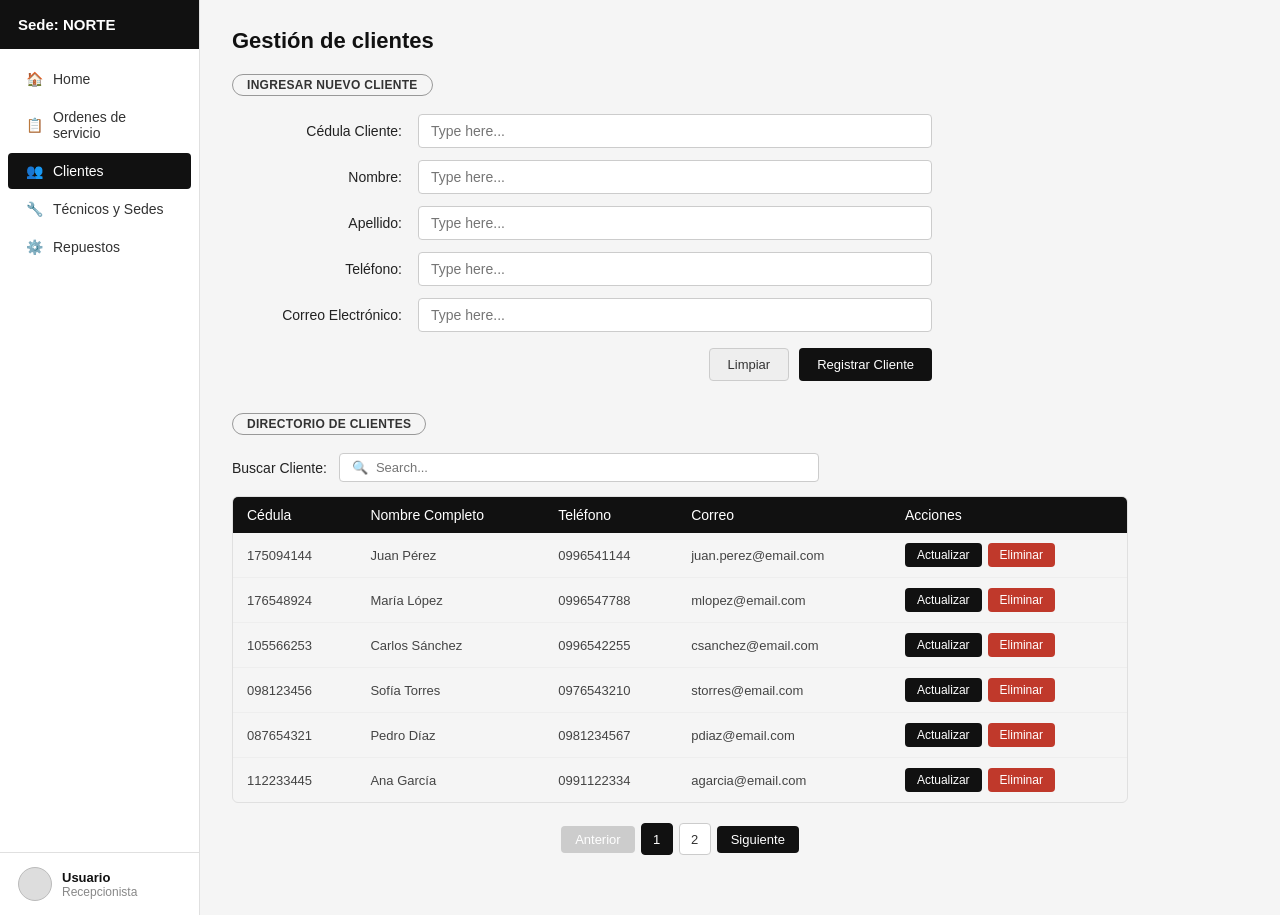
==== frontend/clientes.html @ a1232a32 "Maquetación inicial del frontend" ====
<!DOCTYPE html>
<html lang="es">
<head>
  <meta charset="UTF-8" />
  <meta name="viewport" content="width=device-width, initial-scale=1.0" />
  <title>TechFix Solutions – Clientes</title>
  <link rel="stylesheet" href="css/styles.css" />
  <style>
    body { display: flex; min-height: 100vh; background: #f5f5f5; }

    .sidebar {
      width: 200px; min-height: 100vh; background: #fff;
      border-right: 1px solid #e0e0e0; display: flex;
      flex-direction: column; flex-shrink: 0;
    }
    .sidebar-sede { background: #111; color: #fff; font-weight: 700; font-size: 15px; padding: 16px 18px; }
    .sidebar-nav { flex: 1; padding: 10px 0; list-style: none; }
    .sidebar-nav li a {
      display: flex; align-items: center; gap: 10px;
      padding: 10px 18px; color: #333; text-decoration: none;
      font-size: 14px; border-radius: 4px; margin: 2px 8px; transition: background 0.15s;
    }
    .sidebar-nav li a:hover { background: #f0f0f0; }
    .sidebar-nav li a.active { background: #111; color: #fff; }
    .sidebar-user {
      border-top: 1px solid #e0e0e0; padding: 14px 18px;
      display: flex; align-items: center; gap: 10px; cursor: pointer; transition: background 0.15s;
    }
    .sidebar-user:hover { background: #f5f5f5; }
    .avatar { width: 34px; height: 34px; border-radius: 50%; background: #ddd; border: 1px solid #bbb; flex-shrink: 0; }
    .user-info .name { font-size: 13px; font-weight: 600; color: #111; }
    .user-info .role { font-size: 12px; color: #888; }
    .logout-panel { display: none; background: #f9f9f9; border-top: 1px solid #e0e0e0; padding: 12px 18px; font-size: 13px; }
    .logout-panel.open { display: block; }
    .logout-panel-title { font-weight: 600; color: #111; margin-bottom: 4px; }
    .logout-panel-desc { color: #666; font-size: 12px; margin-bottom: 10px; line-height: 1.4; }

    /* ===== MAIN ===== */
    .main-content { flex: 1; padding: 28px 32px; max-width: 960px; }
    .page-title { font-size: 22px; font-weight: 700; color: #111; margin-bottom: 20px; }

    .section-tag {
      display: inline-block; border: 1px solid #999; border-radius: 20px;
      padding: 3px 14px; font-size: 12px; font-weight: 600; color: #333;
      margin-bottom: 18px; letter-spacing: 0.3px;
    }

    .form-section { margin-bottom: 32px; }

    /* ===== FORM REGISTRO ===== */
    .client-form { max-width: 700px; }

    .client-form .field-row {
      display: flex; align-items: center; gap: 16px; margin-bottom: 12px;
    }
    .client-form .field-row label {
      min-width: 170px; font-size: 14px; font-weight: 500; color: #222; text-align: right;
    }
    .client-form .field-row input {
      flex: 1; padding: 8px 12px; border: 1px solid #ccc;
      border-radius: 4px; font-size: 14px; outline: none; background: #fff;
    }
    .client-form .field-row input:focus { border-color: #333; }

    .form-actions {
      display: flex; justify-content: flex-end; gap: 10px; margin-top: 16px;
    }

    /* ===== DIRECTORIO ===== */
    .dir-toolbar {
      display: flex; align-items: center; gap: 12px; margin-bottom: 14px;
    }
    .dir-toolbar label { font-size: 14px; font-weight: 500; color: #222; }
    .dir-toolbar .search-wrap {
      display: flex; align-items: center; border: 1px solid #ccc;
      border-radius: 4px; background: #fff; padding: 6px 12px; gap: 8px; flex: 1; max-width: 480px;
    }
    .dir-toolbar .search-wrap input {
      border: none; outline: none; font-size: 13px; color: #555; width: 100%; background: transparent;
    }

    /* ===== TABLE ===== */
    .dir-table-wrap {
      border: 1px solid #e0e0e0; border-radius: 6px; overflow: hidden;
    }
    .dir-table-wrap table { width: 100%; border-collapse: collapse; font-size: 14px; }
    .dir-table-wrap thead th {
      background: #111; color: #fff; padding: 10px 14px; text-align: left; font-weight: 500;
    }
    .dir-table-wrap tbody tr { border-bottom: 1px solid #eee; }
    .dir-table-wrap tbody tr:last-child { border-bottom: none; }
    .dir-table-wrap tbody tr:hover { background: #f9f9f9; }
    .dir-table-wrap tbody td { padding: 10px 14px; color: #444; font-size: 13px; }

    /* ===== PAGINACIÓN ===== */
    .pagination {
      display: flex; align-items: center; justify-content: center;
      gap: 6px; margin-top: 20px;
    }
    .pagination button {
      padding: 6px 14px; border: none; border-radius: 4px;
      font-size: 13px; cursor: pointer; background: #111; color: #fff; transition: background 0.2s;
    }
    .pagination button:hover { background: #333; }
    .pagination button:disabled { background: #ccc; cursor: default; }
    .pagination .page-btn {
      width: 32px; height: 32px; padding: 0; border-radius: 4px;
      background: #fff; color: #333; border: 1px solid #ccc; font-size: 13px;
    }
    .pagination .page-btn.active { background: #111; color: #fff; border-color: #111; }
    .pagination .page-btn:hover:not(.active) { background: #f0f0f0; }
  </style>
</head>
<body>

<!-- SIDEBAR -->
<aside class="sidebar">
  <div class="sidebar-sede" id="sedeLabel">Sede: NORTE</div>
  <ul class="sidebar-nav">
    <li><a href="dashboard.html"><span>🏠</span> Home</a></li>
    <li><a href="ordenes.html"><span>📋</span> Ordenes de servicio</a></li>
    <li><a href="clientes.html" class="active"><span>👥</span> Clientes</a></li>
    <li><a href="tecnicos.html"><span>🔧</span> Técnicos y Sedes</a></li>
    <li><a href="repuestos.html"><span>⚙️</span> Repuestos</a></li>
  </ul>
  <div class="sidebar-user" id="sidebarUserBtn">
    <div class="avatar"></div>
    <div class="user-info">
      <div class="name" id="sidebarUserName">Usuario</div>
      <div class="role">Recepcionista</div>
    </div>
  </div>
  <div class="logout-panel" id="logoutPanel">
    <div class="logout-panel-title">Cerrar sesión</div>
    <div class="logout-panel-desc">Será devuelto a la pestaña de inicio de sesión.</div>
    <button class="btn btn-primary btn-sm" id="btnLogout">Cerrar sesión</button>
  </div>
</aside>

<!-- MAIN -->
<main class="main-content">
  <h1 class="page-title">Gestión de clientes</h1>

  <!-- 1. INGRESAR NUEVO CLIENTE -->
  <div class="form-section">
    <div class="section-tag">INGRESAR NUEVO CLIENTE</div>
    <div class="client-form" id="clienteForm">
      <div class="field-row">
        <label>Cédula Cliente:</label>
        <input type="text" id="fCedula" placeholder="Type here..." maxlength="13" />
      </div>
      <div class="field-row">
        <label>Nombre:</label>
        <input type="text" id="fNombre" placeholder="Type here..." />
      </div>
      <div class="field-row">
        <label>Apellido:</label>
        <input type="text" id="fApellido" placeholder="Type here..." />
      </div>
      <div class="field-row">
        <label>Teléfono:</label>
        <input type="tel" id="fTelefono" placeholder="Type here..." maxlength="15" />
      </div>
      <div class="field-row">
        <label>Correo Electrónico:</label>
        <input type="email" id="fCorreo" placeholder="Type here..." />
      </div>
      <div class="form-actions">
        <button class="btn btn-secondary" id="btnLimpiar">Limpiar</button>
        <button class="btn btn-primary" id="btnRegistrar">Registrar Cliente</button>
      </div>
    </div>
  </div>

  <!-- 2. DIRECTORIO DE CLIENTES -->
  <div class="form-section">
    <div class="section-tag">DIRECTORIO DE CLIENTES</div>
    <div class="dir-toolbar">
      <label>Buscar Cliente:</label>
      <div class="search-wrap">
        <span style="color:#999; font-size:13px;">🔍</span>
        <input type="text" id="buscarClienteDir" placeholder="Search..." autocomplete="off" />
      </div>
    </div>

    <div class="dir-table-wrap">
      <table>
        <thead>
          <tr>
            <th>Cédula</th>
            <th>Nombre Completo</th>
            <th>Teléfono</th>
            <th>Correo</th>
            <th>Acciones</th>
          </tr>
        </thead>
        <tbody id="bodyClientes"></tbody>
      </table>
    </div>

    <div class="pagination" id="paginacion"></div>
  </div>
</main>

<!-- MODAL REGISTRO EXITOSO -->
<div class="modal-overlay" id="modalRegistro">
  <div class="modal" style="max-width:380px;">
    <div style="display:flex; justify-content:space-between; align-items:center; margin-bottom:16px;">
      <h3 class="modal-title" style="margin-bottom:0;">Cliente Registrado con Éxito</h3>
      <button id="btnCerrarRegistro" style="background:none;border:1px solid #ccc;width:24px;height:24px;border-radius:3px;cursor:pointer;font-size:14px;line-height:1;">✕</button>
    </div>
    <p style="font-size:14px; color:#333; text-align:center; margin-bottom:24px;">
      El cliente <strong id="modalRegistroNombre"></strong> fue registrado exitosamente.
    </p>
    <div style="text-align:right;">
      <button class="btn btn-primary" id="btnAceptarRegistro">Aceptar</button>
    </div>
  </div>
</div>

<!-- MODAL ACTUALIZAR CLIENTE -->
<div class="modal-overlay" id="modalActualizar">
  <div class="modal" style="max-width:460px;">
    <div style="display:flex; justify-content:space-between; align-items:center; margin-bottom:20px;">
      <h3 class="modal-title" style="margin-bottom:0;">Actualizar Cliente</h3>
      <button id="btnCerrarActualizar" style="background:none;border:1px solid #ccc;width:24px;height:24px;border-radius:3px;cursor:pointer;font-size:14px;line-height:1;">✕</button>
    </div>

    <!-- Cédula: solo lectura -->
    <div style="display:flex; align-items:center; gap:12px; margin-bottom:12px;">
      <label style="min-width:150px; font-size:14px; font-weight:600; color:#222;">Cédula Cliente:</label>
      <span id="updCedulaDisp" style="font-size:14px; color:#333;"></span>
      <input type="hidden" id="updCedula" />
    </div>

    <!-- Nombre -->
    <div class="upd-row" id="updRowNombre" style="display:flex; align-items:center; gap:12px; margin-bottom:12px;">
      <label style="min-width:150px; font-size:14px; font-weight:600; color:#222;">Nombre:</label>
      <span class="upd-disp" id="updNombreDisp" style="font-size:14px; color:#333; flex:1;"></span>
      <input type="text" id="updNombre" class="upd-input" style="display:none; flex:1; padding:6px 10px; border:1px solid #ccc; border-radius:4px; font-size:14px; outline:none;" />
      <button class="pencil-modal" data-row="updRowNombre" style="background:none;border:none;cursor:pointer;font-size:15px;color:#666;">✏️</button>
    </div>

    <!-- Apellido -->
    <div class="upd-row" id="updRowApellido" style="display:flex; align-items:center; gap:12px; margin-bottom:12px;">
      <label style="min-width:150px; font-size:14px; font-weight:600; color:#222;">Apellido:</label>
      <span class="upd-disp" id="updApellidoDisp" style="font-size:14px; color:#333; flex:1;"></span>
      <input type="text" id="updApellido" class="upd-input" style="display:none; flex:1; padding:6px 10px; border:1px solid #ccc; border-radius:4px; font-size:14px; outline:none;" />
      <button class="pencil-modal" data-row="updRowApellido" style="background:none;border:none;cursor:pointer;font-size:15px;color:#666;">✏️</button>
    </div>

    <!-- Teléfono -->
    <div class="upd-row" id="updRowTelefono" style="display:flex; align-items:center; gap:12px; margin-bottom:12px;">
      <label style="min-width:150px; font-size:14px; font-weight:600; color:#222;">Teléfono:</label>
      <span class="upd-disp" id="updTelefonoDisp" style="font-size:14px; color:#333; flex:1;"></span>
      <input type="tel" id="updTelefono" class="upd-input" style="display:none; flex:1; padding:6px 10px; border:1px solid #ccc; border-radius:4px; font-size:14px; outline:none;" />
      <button class="pencil-modal" data-row="updRowTelefono" style="background:none;border:none;cursor:pointer;font-size:15px;color:#666;">✏️</button>
    </div>

    <!-- Correo -->
    <div class="upd-row" id="updRowCorreo" style="display:flex; align-items:center; gap:12px; margin-bottom:12px;">
      <label style="min-width:150px; font-size:14px; font-weight:600; color:#222;">Correo Electrónico:</label>
      <span class="upd-disp" id="updCorreoDisp" style="font-size:14px; color:#333; flex:1;"></span>
      <input type="email" id="updCorreo" class="upd-input" style="display:none; flex:1; padding:6px 10px; border:1px solid #ccc; border-radius:4px; font-size:14px; outline:none;" />
      <button class="pencil-modal" data-row="updRowCorreo" style="background:none;border:none;cursor:pointer;font-size:15px;color:#666;">✏️</button>
    </div>

    <div class="modal-actions">
      <button class="btn btn-secondary" id="btnCancelarActualizar">Cancelar</button>
      <button class="btn btn-primary" id="btnConfirmarActualizar">Actualizar</button>
    </div>
  </div>
</div>

<!-- MODAL ACTUALIZACIÓN EXITOSA -->
<div class="modal-overlay" id="modalActualizadoExito">
  <div class="modal" style="max-width:380px;">
    <div style="display:flex; justify-content:space-between; align-items:center; margin-bottom:16px;">
      <h3 class="modal-title" style="margin-bottom:0;">Cliente Actualizado  con Éxito</h3>
      <button id="btnCerrarActualizadoExito" style="background:none;border:1px solid #ccc;width:24px;height:24px;border-radius:3px;cursor:pointer;font-size:14px;line-height:1;">✕</button>
    </div>
    <p style="font-size:14px; color:#333; text-align:center; margin-bottom:24px;">
      El cliente se actualizó exitosamente
    </p>
    <div style="text-align:right;">
      <button class="btn btn-primary" id="btnAceptarActualizadoExito">Aceptar</button>
    </div>
  </div>
</div>

<!-- MODAL ELIMINAR CLIENTE -->
<div class="modal-overlay" id="modalEliminarCliente">
  <div class="modal" style="max-width:420px; text-align:center;">
    <h3 class="modal-title" style="text-align:center;">Eliminar cliente</h3>
    <p style="font-size:14px; color:#333; margin-bottom:10px;">
      ¿Desea eliminar el cliente con cédula: <strong id="modalElimCedula"></strong>?
    </p>
    <p style="font-size:13px; color:#444; margin-bottom:10px;">
      Nombre: <span id="modalElimNombre"></span>
    </p>
    <p style="font-size:12px; color:#888; margin-bottom:24px;">Esta acción es irreversible.</p>
    <div style="display:flex; justify-content:center; gap:16px;">
      <button class="btn btn-secondary" id="btnCancelarElimCliente">Cancelar</button>
      <button class="btn btn-primary" id="btnConfirmarElimCliente">Eliminar</button>
    </div>
  </div>
</div>

<script src="js/clientes.js"></script>
</body>
</html>
---- frontend/css/styles.css ----
* {
  margin: 0;
  padding: 0;
  box-sizing: border-box;
}

body {
  font-family: 'Segoe UI', Tahoma, Geneva, Verdana, sans-serif;
  background-color: #f5f5f5;
  color: #333;
}

/* ===== LOGIN ===== */
.login-container {
  display: flex;
  flex-direction: column;
  align-items: center;
  justify-content: center;
  min-height: 100vh;
  padding: 20px;
}

.login-logo {
  width: 80px;
  height: 80px;
  border: 2px solid #333;
  display: flex;
  align-items: center;
  justify-content: center;
  margin-bottom: 16px;
  position: relative;
  background: #fff;
}

.login-logo::before,
.login-logo::after {
  content: '';
  position: absolute;
  width: 100%;
  height: 2px;
  background: #333;
}

.login-logo::before {
  transform: rotate(45deg);
}

.login-logo::after {
  transform: rotate(-45deg);
}

.login-title {
  font-size: 28px;
  font-weight: 700;
  color: #111;
  margin-bottom: 4px;
}

.login-subtitle {
  font-size: 13px;
  color: #666;
  margin-bottom: 32px;
}

.login-form {
  width: 100%;
  max-width: 400px;
}

.form-group {
  display: flex;
  align-items: center;
  margin-bottom: 18px;
  gap: 12px;
}

.form-group label {
  min-width: 90px;
  font-size: 14px;
  text-align: right;
  color: #333;
}

.form-group input,
.form-group select {
  flex: 1;
  padding: 8px 12px;
  border: 1px solid #ccc;
  border-radius: 4px;
  font-size: 14px;
  color: #555;
  background: #fff;
  outline: none;
  transition: border-color 0.2s;
}

.form-group input:focus,
.form-group select:focus {
  border-color: #333;
}

.form-group select {
  appearance: auto;
}

.login-btn {
  display: block;
  margin: 24px auto 0;
  padding: 10px 32px;
  background: #111;
  color: #fff;
  border: none;
  border-radius: 4px;
  font-size: 14px;
  cursor: pointer;
  transition: background 0.2s;
}

.login-btn:hover {
  background: #333;
}

/* ===== NAVBAR ===== */
.navbar {
  background: #111;
  color: #fff;
  display: flex;
  align-items: center;
  justify-content: space-between;
  padding: 0 24px;
  height: 56px;
}

.navbar-brand {
  font-size: 18px;
  font-weight: 700;
  letter-spacing: 0.5px;
}

.navbar-nav {
  display: flex;
  gap: 8px;
  list-style: none;
}

.navbar-nav a {
  color: #ccc;
  text-decoration: none;
  font-size: 14px;
  padding: 6px 12px;
  border-radius: 4px;
  transition: background 0.2s, color 0.2s;
}

.navbar-nav a:hover,
.navbar-nav a.active {
  background: #333;
  color: #fff;
}

.navbar-user {
  font-size: 13px;
  color: #aaa;
  display: flex;
  align-items: center;
  gap: 12px;
}

.navbar-user button {
  background: transparent;
  border: 1px solid #555;
  color: #ccc;
  padding: 4px 12px;
  border-radius: 4px;
  font-size: 13px;
  cursor: pointer;
  transition: background 0.2s;
}

.navbar-user button:hover {
  background: #333;
}

/* ===== PAGE LAYOUT ===== */
.page-content {
  padding: 28px 32px;
  max-width: 1200px;
  margin: 0 auto;
}

.page-header {
  display: flex;
  align-items: center;
  justify-content: space-between;
  margin-bottom: 24px;
}

.page-title {
  font-size: 22px;
  font-weight: 600;
  color: #111;
}

/* ===== TABLE ===== */
.table-wrapper {
  background: #fff;
  border-radius: 6px;
  border: 1px solid #e0e0e0;
  overflow: hidden;
}

table {
  width: 100%;
  border-collapse: collapse;
  font-size: 14px;
}

thead th {
  background: #111;
  color: #fff;
  padding: 12px 16px;
  text-align: left;
  font-weight: 500;
}

tbody tr {
  border-bottom: 1px solid #eee;
  transition: background 0.15s;
}

tbody tr:hover {
  background: #f9f9f9;
}

tbody td {
  padding: 11px 16px;
  color: #444;
}

/* ===== BUTTONS ===== */
.btn {
  padding: 8px 18px;
  border: none;
  border-radius: 4px;
  font-size: 13px;
  cursor: pointer;
  transition: background 0.2s;
}

.btn-primary {
  background: #111;
  color: #fff;
}

.btn-primary:hover {
  background: #333;
}

.btn-secondary {
  background: #eee;
  color: #333;
  border: 1px solid #ccc;
}

.btn-secondary:hover {
  background: #e0e0e0;
}

.btn-danger {
  background: #c0392b;
  color: #fff;
}

.btn-danger:hover {
  background: #a93226;
}

.btn-sm {
  padding: 5px 12px;
  font-size: 12px;
}

/* ===== MODAL ===== */
.modal-overlay {
  display: none;
  position: fixed;
  inset: 0;
  background: rgba(0,0,0,0.45);
  z-index: 100;
  align-items: center;
  justify-content: center;
}

.modal-overlay.active {
  display: flex;
}

.modal {
  background: #fff;
  border-radius: 8px;
  padding: 28px 32px;
  width: 100%;
  max-width: 480px;
  box-shadow: 0 8px 32px rgba(0,0,0,0.15);
}

.modal-title {
  font-size: 18px;
  font-weight: 600;
  margin-bottom: 20px;
  color: #111;
}

.modal .form-group {
  flex-direction: column;
  align-items: flex-start;
  gap: 4px;
}

.modal .form-group label {
  min-width: unset;
  text-align: left;
  font-size: 13px;
  color: #555;
}

.modal .form-group input,
.modal .form-group select,
.modal .form-group textarea {
  width: 100%;
  flex: unset;
}

.modal .form-group textarea {
  padding: 8px 12px;
  border: 1px solid #ccc;
  border-radius: 4px;
  font-size: 14px;
  resize: vertical;
  min-height: 80px;
  font-family: inherit;
}

.modal-actions {
  display: flex;
  justify-content: flex-end;
  gap: 10px;
  margin-top: 24px;
}

/* ===== SEARCH BAR ===== */
.search-bar {
  display: flex;
  align-items: center;
  gap: 8px;
  margin-bottom: 16px;
}

.search-bar input {
  padding: 8px 12px;
  border: 1px solid #ccc;
  border-radius: 4px;
  font-size: 14px;
  width: 260px;
  outline: none;
}

.search-bar input:focus {
  border-color: #333;
}

/* ===== STATUS BADGE ===== */
.badge {
  display: inline-block;
  padding: 3px 10px;
  border-radius: 12px;
  font-size: 12px;
  font-weight: 500;
}

.badge-pending   { background: #fff3cd; color: #856404; }
.badge-progress  { background: #cfe2ff; color: #084298; }
.badge-done      { background: #d1e7dd; color: #0a3622; }
.badge-cancelled { background: #f8d7da; color: #842029; }

/* ===== ALERT ===== */
.alert {
  padding: 10px 16px;
  border-radius: 4px;
  font-size: 13px;
  margin-bottom: 16px;
}

.alert-error { background: #f8d7da; color: #842029; border: 1px solid #f5c2c7; }
.alert-success { background: #d1e7dd; color: #0a3622; border: 1px solid #badbcc; }
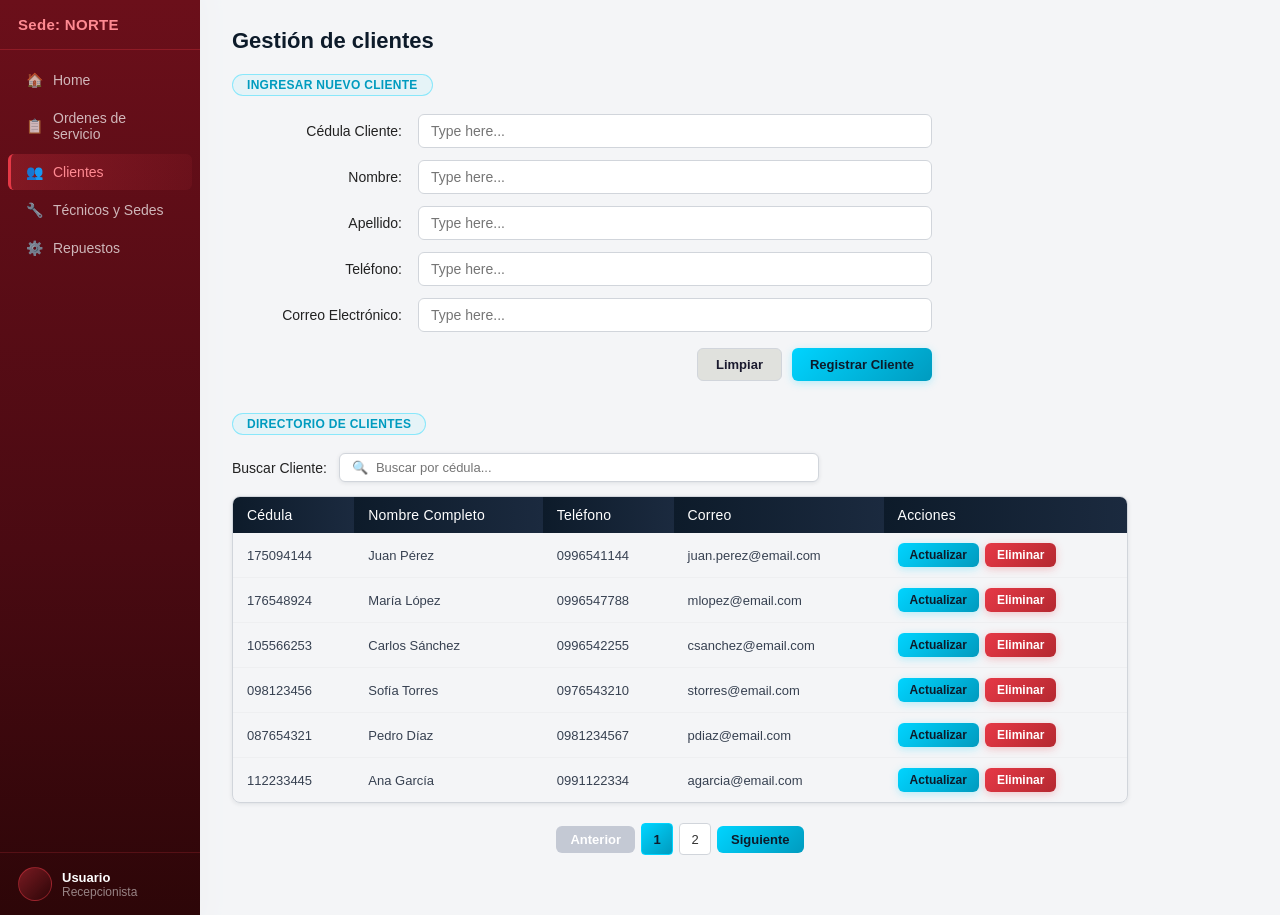
==== commit c2c49f9a: "Commit inicial: Vistas del frontend, validaciones y estilos aplicados" ====
--- a/frontend/clientes.html
+++ b/frontend/clientes.html
@@ -6,42 +6,16 @@
   <title>TechFix Solutions – Clientes</title>
   <link rel="stylesheet" href="css/styles.css" />
   <style>
-    body { display: flex; min-height: 100vh; background: #f5f5f5; }
-
-    .sidebar {
-      width: 200px; min-height: 100vh; background: #fff;
-      border-right: 1px solid #e0e0e0; display: flex;
-      flex-direction: column; flex-shrink: 0;
-    }
-    .sidebar-sede { background: #111; color: #fff; font-weight: 700; font-size: 15px; padding: 16px 18px; }
-    .sidebar-nav { flex: 1; padding: 10px 0; list-style: none; }
-    .sidebar-nav li a {
-      display: flex; align-items: center; gap: 10px;
-      padding: 10px 18px; color: #333; text-decoration: none;
-      font-size: 14px; border-radius: 4px; margin: 2px 8px; transition: background 0.15s;
-    }
-    .sidebar-nav li a:hover { background: #f0f0f0; }
-    .sidebar-nav li a.active { background: #111; color: #fff; }
-    .sidebar-user {
-      border-top: 1px solid #e0e0e0; padding: 14px 18px;
-      display: flex; align-items: center; gap: 10px; cursor: pointer; transition: background 0.15s;
-    }
-    .sidebar-user:hover { background: #f5f5f5; }
-    .avatar { width: 34px; height: 34px; border-radius: 50%; background: #ddd; border: 1px solid #bbb; flex-shrink: 0; }
-    .user-info .name { font-size: 13px; font-weight: 600; color: #111; }
-    .user-info .role { font-size: 12px; color: #888; }
-    .logout-panel { display: none; background: #f9f9f9; border-top: 1px solid #e0e0e0; padding: 12px 18px; font-size: 13px; }
-    .logout-panel.open { display: block; }
-    .logout-panel-title { font-weight: 600; color: #111; margin-bottom: 4px; }
-    .logout-panel-desc { color: #666; font-size: 12px; margin-bottom: 10px; line-height: 1.4; }
+    body { display: flex; min-height: 100vh; background: var(--surface); }
 
     /* ===== MAIN ===== */
     .main-content { flex: 1; padding: 28px 32px; max-width: 960px; }
-    .page-title { font-size: 22px; font-weight: 700; color: #111; margin-bottom: 20px; }
+    .page-title { font-size: 22px; font-weight: 700; color: var(--primary-navy); margin-bottom: 20px; }
 
     .section-tag {
-      display: inline-block; border: 1px solid #999; border-radius: 20px;
-      padding: 3px 14px; font-size: 12px; font-weight: 600; color: #333;
+      display: inline-block; border: 1px solid rgba(0,212,255,0.40); border-radius: 20px;
+      padding: 3px 14px; font-size: 12px; font-weight: 600;
+      color: var(--accent-cyan-deep); background: rgba(0,212,255,0.06);
       margin-bottom: 18px; letter-spacing: 0.3px;
     }
 
@@ -49,73 +23,58 @@
 
     /* ===== FORM REGISTRO ===== */
     .client-form { max-width: 700px; }
-
-    .client-form .field-row {
-      display: flex; align-items: center; gap: 16px; margin-bottom: 12px;
-    }
-    .client-form .field-row label {
-      min-width: 170px; font-size: 14px; font-weight: 500; color: #222; text-align: right;
-    }
+    .client-form .field-row { display: flex; align-items: center; gap: 16px; margin-bottom: 12px; }
+    .client-form .field-row label { min-width: 170px; font-size: 14px; font-weight: 500; color: #222; text-align: right; }
     .client-form .field-row input {
-      flex: 1; padding: 8px 12px; border: 1px solid #ccc;
-      border-radius: 4px; font-size: 14px; outline: none; background: #fff;
-    }
-    .client-form .field-row input:focus { border-color: #333; }
-
-    .form-actions {
-      display: flex; justify-content: flex-end; gap: 10px; margin-top: 16px;
-    }
+      flex: 1; padding: 8px 12px; border: 1px solid var(--border-subtle);
+      border-radius: 6px; font-size: 14px; outline: none; background: #fff; transition: border-color 0.2s;
+    }
+    .client-form .field-row input:focus { border-color: var(--accent-cyan); }
+    .form-actions { display: flex; justify-content: flex-end; gap: 10px; margin-top: 16px; }
 
     /* ===== DIRECTORIO ===== */
-    .dir-toolbar {
-      display: flex; align-items: center; gap: 12px; margin-bottom: 14px;
-    }
+    .dir-toolbar { display: flex; align-items: center; gap: 12px; margin-bottom: 14px; }
     .dir-toolbar label { font-size: 14px; font-weight: 500; color: #222; }
     .dir-toolbar .search-wrap {
-      display: flex; align-items: center; border: 1px solid #ccc;
-      border-radius: 4px; background: #fff; padding: 6px 12px; gap: 8px; flex: 1; max-width: 480px;
-    }
-    .dir-toolbar .search-wrap input {
-      border: none; outline: none; font-size: 13px; color: #555; width: 100%; background: transparent;
-    }
+      display: flex; align-items: center; border: 1px solid var(--border-subtle);
+      border-radius: 6px; background: #fff; padding: 6px 12px; gap: 8px;
+      flex: 1; max-width: 480px; box-shadow: var(--shadow-sm);
+    }
+    .dir-toolbar .search-wrap input { border: none; outline: none; font-size: 13px; color: #555; width: 100%; background: transparent; }
 
     /* ===== TABLE ===== */
-    .dir-table-wrap {
-      border: 1px solid #e0e0e0; border-radius: 6px; overflow: hidden;
-    }
+    .dir-table-wrap { border: 1px solid var(--border-subtle); border-radius: 8px; overflow: hidden; box-shadow: var(--shadow-sm); }
     .dir-table-wrap table { width: 100%; border-collapse: collapse; font-size: 14px; }
-    .dir-table-wrap thead th {
-      background: #111; color: #fff; padding: 10px 14px; text-align: left; font-weight: 500;
-    }
-    .dir-table-wrap tbody tr { border-bottom: 1px solid #eee; }
+    .dir-table-wrap thead th { background: var(--grad-thead); color: #fff; padding: 10px 14px; text-align: left; font-weight: 500; }
+    .dir-table-wrap tbody tr { border-bottom: 1px solid #EEEFF1; }
     .dir-table-wrap tbody tr:last-child { border-bottom: none; }
-    .dir-table-wrap tbody tr:hover { background: #f9f9f9; }
-    .dir-table-wrap tbody td { padding: 10px 14px; color: #444; font-size: 13px; }
+    .dir-table-wrap tbody tr:hover { background: rgba(0,212,255,0.04); }
+    .dir-table-wrap tbody td { padding: 10px 14px; color: #374151; font-size: 13px; }
 
     /* ===== PAGINACIÓN ===== */
-    .pagination {
-      display: flex; align-items: center; justify-content: center;
-      gap: 6px; margin-top: 20px;
-    }
+    .pagination { display: flex; align-items: center; justify-content: center; gap: 6px; margin-top: 20px; }
     .pagination button {
-      padding: 6px 14px; border: none; border-radius: 4px;
-      font-size: 13px; cursor: pointer; background: #111; color: #fff; transition: background 0.2s;
-    }
-    .pagination button:hover { background: #333; }
-    .pagination button:disabled { background: #ccc; cursor: default; }
+      padding: 6px 14px; border: none; border-radius: 6px; font-size: 13px;
+      cursor: pointer; background: var(--grad-btn-primary); color: var(--primary-navy);
+      font-weight: 600; transition: opacity 0.2s;
+    }
+    .pagination button:hover { opacity: 0.88; }
+    .pagination button:disabled { background: #C4C9D4; color: #fff; cursor: default; }
     .pagination .page-btn {
       width: 32px; height: 32px; padding: 0; border-radius: 4px;
-      background: #fff; color: #333; border: 1px solid #ccc; font-size: 13px;
-    }
-    .pagination .page-btn.active { background: #111; color: #fff; border-color: #111; }
-    .pagination .page-btn:hover:not(.active) { background: #f0f0f0; }
+      background: #fff; color: #333; border: 1px solid var(--border-subtle); font-size: 13px; font-weight: 400;
+    }
+    .pagination .page-btn.active { background: var(--grad-btn-primary); color: var(--primary-navy); border-color: var(--accent-cyan); font-weight: 700; }
+    .pagination .page-btn:hover:not(.active) { background: rgba(0,212,255,0.08); }
   </style>
 </head>
 <body>
 
-<!-- SIDEBAR -->
 <aside class="sidebar">
-  <div class="sidebar-sede" id="sedeLabel">Sede: NORTE</div>
+  <div class="sidebar-sede" id="sedeLabel">
+    <img src="img/logo.svg" alt="" width="22" height="22" style="vertical-align:middle; margin-right:8px;">
+    <span id="sedeLabelText">Sede: NORTE</span>
+  </div>
   <ul class="sidebar-nav">
     <li><a href="dashboard.html"><span>🏠</span> Home</a></li>
     <li><a href="ordenes.html"><span>📋</span> Ordenes de servicio</a></li>
@@ -147,7 +106,7 @@
     <div class="client-form" id="clienteForm">
       <div class="field-row">
         <label>Cédula Cliente:</label>
-        <input type="text" id="fCedula" placeholder="Type here..." maxlength="13" />
+        <input type="text" id="fCedula" placeholder="Type here..." maxlength="10" inputmode="numeric" />
       </div>
       <div class="field-row">
         <label>Nombre:</label>
@@ -179,7 +138,7 @@
       <label>Buscar Cliente:</label>
       <div class="search-wrap">
         <span style="color:#999; font-size:13px;">🔍</span>
-        <input type="text" id="buscarClienteDir" placeholder="Search..." autocomplete="off" />
+        <input type="text" id="buscarClienteDir" placeholder="Buscar por cédula..." autocomplete="off" />
       </div>
     </div>
 
@@ -301,7 +260,7 @@
     <p style="font-size:12px; color:#888; margin-bottom:24px;">Esta acción es irreversible.</p>
     <div style="display:flex; justify-content:center; gap:16px;">
       <button class="btn btn-secondary" id="btnCancelarElimCliente">Cancelar</button>
-      <button class="btn btn-primary" id="btnConfirmarElimCliente">Eliminar</button>
+      <button class="btn btn-danger" id="btnConfirmarElimCliente">Eliminar</button>
     </div>
   </div>
 </div>
--- a/frontend/css/styles.css
+++ b/frontend/css/styles.css
@@ -1,3 +1,32 @@
+/* ===== VARIABLES Y PALETA OFICIAL TECHFIX SOLUTIONS ===== */
+:root {
+  --primary-navy: #0D1B2A;
+  --primary-navy-light: #1B2A3F;
+  --primary-navy-mid: #162336;
+  --accent-cyan: #00D4FF;
+  --accent-cyan-deep: #009BBF;
+  --neutral-grey: #E0E1DD;
+  --alert-red: #E63946;
+  --alert-red-dark: #B52830;
+  --text-on-dark: #FFFFFF;
+  --text-on-light: #1A1A2E;
+  --text-muted: #6B7280;
+  --surface: #F4F5F7;
+  --surface-card: #FFFFFF;
+  --border-subtle: #D1D5DB;
+  --shadow-sm: 0 1px 4px rgba(13, 27, 42, 0.10);
+  --shadow-md: 0 4px 16px rgba(13, 27, 42, 0.14);
+  --shadow-lg: 0 8px 32px rgba(13, 27, 42, 0.18);
+
+  /* Degradados principales */
+  --grad-navy: linear-gradient(180deg, var(--primary-navy) 0%, #162336 100%);
+  --grad-sidebar: linear-gradient(180deg, #6B0F1A 0%, #4A0A12 60%, #2D0608 100%);
+  --grad-header: linear-gradient(135deg, var(--primary-navy) 0%, var(--primary-navy-light) 100%);
+  --grad-thead: linear-gradient(90deg, var(--primary-navy) 0%, var(--primary-navy-light) 100%);
+  --grad-btn-primary: linear-gradient(135deg, var(--accent-cyan) 0%, var(--accent-cyan-deep) 100%);
+  --grad-btn-danger: linear-gradient(135deg, var(--alert-red) 0%, var(--alert-red-dark) 100%);
+}
+
 * {
   margin: 0;
   padding: 0;
@@ -6,8 +35,10 @@
 
 body {
   font-family: 'Segoe UI', Tahoma, Geneva, Verdana, sans-serif;
-  background-color: #f5f5f5;
-  color: #333;
+  background: linear-gradient(160deg, var(--primary-navy) 0%, #1B2F45 60%, #243B55 100%);
+  background-attachment: fixed;
+  color: var(--text-on-light);
+  min-height: 100vh;
 }
 
 /* ===== LOGIN ===== */
@@ -18,53 +49,43 @@
   justify-content: center;
   min-height: 100vh;
   padding: 20px;
-}
-
+  background: linear-gradient(160deg, var(--primary-navy) 0%, #1B2F45 60%, #243B55 100%);
+}
+
+/* Logo SVG TechFix — marca minimalista */
 .login-logo {
   width: 80px;
   height: 80px;
-  border: 2px solid #333;
   display: flex;
   align-items: center;
   justify-content: center;
   margin-bottom: 16px;
-  position: relative;
-  background: #fff;
-}
-
-.login-logo::before,
-.login-logo::after {
-  content: '';
-  position: absolute;
-  width: 100%;
-  height: 2px;
-  background: #333;
-}
-
-.login-logo::before {
-  transform: rotate(45deg);
-}
-
-.login-logo::after {
-  transform: rotate(-45deg);
 }
 
 .login-title {
   font-size: 28px;
   font-weight: 700;
-  color: #111;
+  color: var(--text-on-dark);
   margin-bottom: 4px;
+  letter-spacing: 0.5px;
 }
 
 .login-subtitle {
   font-size: 13px;
-  color: #666;
+  color: rgba(255,255,255,0.65);
   margin-bottom: 32px;
+  text-align: center;
 }
 
 .login-form {
   width: 100%;
   max-width: 400px;
+  background: rgba(255,255,255,0.06);
+  border: 1px solid rgba(0,212,255,0.18);
+  border-radius: 12px;
+  padding: 28px 32px;
+  backdrop-filter: blur(6px);
+  box-shadow: var(--shadow-lg);
 }
 
 .form-group {
@@ -78,63 +99,68 @@
   min-width: 90px;
   font-size: 14px;
   text-align: right;
-  color: #333;
+  color: rgba(255,255,255,0.80);
 }
 
 .form-group input,
 .form-group select {
   flex: 1;
   padding: 8px 12px;
-  border: 1px solid #ccc;
-  border-radius: 4px;
-  font-size: 14px;
-  color: #555;
-  background: #fff;
+  border: 1px solid rgba(0,212,255,0.30);
+  border-radius: 6px;
+  font-size: 14px;
+  color: var(--text-on-dark);
+  background: rgba(255,255,255,0.08);
   outline: none;
-  transition: border-color 0.2s;
-}
+  transition: border-color 0.2s, background 0.2s;
+}
+
+.form-group input::placeholder { color: rgba(255,255,255,0.40); }
 
 .form-group input:focus,
 .form-group select:focus {
-  border-color: #333;
-}
-
-.form-group select {
-  appearance: auto;
-}
+  border-color: var(--accent-cyan);
+  background: rgba(0,212,255,0.08);
+}
+
+.form-group select option { background: var(--primary-navy); color: #fff; }
+.form-group select { appearance: auto; }
 
 .login-btn {
   display: block;
   margin: 24px auto 0;
-  padding: 10px 32px;
-  background: #111;
-  color: #fff;
+  padding: 10px 36px;
+  background: var(--grad-btn-primary);
+  color: var(--primary-navy);
   border: none;
-  border-radius: 4px;
-  font-size: 14px;
+  border-radius: 6px;
+  font-size: 14px;
+  font-weight: 700;
   cursor: pointer;
-  transition: background 0.2s;
-}
-
-.login-btn:hover {
-  background: #333;
-}
+  transition: opacity 0.2s, transform 0.1s;
+  box-shadow: 0 2px 12px rgba(0,212,255,0.35);
+  letter-spacing: 0.3px;
+}
+
+.login-btn:hover { opacity: 0.9; transform: translateY(-1px); }
 
 /* ===== NAVBAR ===== */
 .navbar {
-  background: #111;
-  color: #fff;
+  background: var(--grad-header);
+  color: var(--text-on-dark);
   display: flex;
   align-items: center;
   justify-content: space-between;
   padding: 0 24px;
   height: 56px;
+  box-shadow: var(--shadow-md);
 }
 
 .navbar-brand {
   font-size: 18px;
   font-weight: 700;
   letter-spacing: 0.5px;
+  color: var(--text-on-dark);
 }
 
 .navbar-nav {
@@ -144,7 +170,7 @@
 }
 
 .navbar-nav a {
-  color: #ccc;
+  color: rgba(255,255,255,0.75);
   text-decoration: none;
   font-size: 14px;
   padding: 6px 12px;
@@ -154,13 +180,13 @@
 
 .navbar-nav a:hover,
 .navbar-nav a.active {
-  background: #333;
-  color: #fff;
+  background: rgba(0,212,255,0.15);
+  color: var(--accent-cyan);
 }
 
 .navbar-user {
   font-size: 13px;
-  color: #aaa;
+  color: rgba(255,255,255,0.65);
   display: flex;
   align-items: center;
   gap: 12px;
@@ -168,17 +194,18 @@
 
 .navbar-user button {
   background: transparent;
-  border: 1px solid #555;
-  color: #ccc;
+  border: 1px solid rgba(255,255,255,0.30);
+  color: rgba(255,255,255,0.80);
   padding: 4px 12px;
   border-radius: 4px;
   font-size: 13px;
   cursor: pointer;
-  transition: background 0.2s;
+  transition: background 0.2s, border-color 0.2s;
 }
 
 .navbar-user button:hover {
-  background: #333;
+  background: rgba(0,212,255,0.12);
+  border-color: var(--accent-cyan);
 }
 
 /* ===== PAGE LAYOUT ===== */
@@ -197,16 +224,23 @@
 
 .page-title {
   font-size: 22px;
-  font-weight: 600;
-  color: #111;
+  font-weight: 700;
+  color: var(--primary-navy);
 }
 
 /* ===== TABLE ===== */
 .table-wrapper {
-  background: #fff;
-  border-radius: 6px;
-  border: 1px solid #e0e0e0;
+  background: var(--surface-card);
+  border-radius: 8px;
+  border: 1px solid var(--border-subtle);
   overflow: hidden;
+  box-shadow: var(--shadow-sm);
+}
+
+/* ===== MAIN CONTENT BACKGROUND ===== */
+.main-content {
+  background: rgba(244, 245, 247, 0.92);
+  backdrop-filter: blur(4px);
 }
 
 table {
@@ -216,63 +250,81 @@
 }
 
 thead th {
-  background: #111;
-  color: #fff;
+  background: var(--grad-thead);
+  color: var(--text-on-dark);
   padding: 12px 16px;
   text-align: left;
   font-weight: 500;
+  letter-spacing: 0.2px;
 }
 
 tbody tr {
-  border-bottom: 1px solid #eee;
+  border-bottom: 1px solid #EEEFF1;
   transition: background 0.15s;
 }
 
 tbody tr:hover {
-  background: #f9f9f9;
+  background: rgba(0, 212, 255, 0.05);
 }
 
 tbody td {
   padding: 11px 16px;
-  color: #444;
+  color: #374151;
 }
 
 /* ===== BUTTONS ===== */
 .btn {
   padding: 8px 18px;
   border: none;
-  border-radius: 4px;
-  font-size: 13px;
+  border-radius: 6px;
+  font-size: 13px;
+  font-weight: 600;
   cursor: pointer;
-  transition: background 0.2s;
+  transition: opacity 0.2s, transform 0.1s, box-shadow 0.2s;
+}
+
+.btn:hover:not(:disabled) {
+  opacity: 0.90;
+  transform: translateY(-1px);
 }
 
 .btn-primary {
-  background: #111;
+  background: var(--grad-btn-primary);
+  color: var(--primary-navy);
+  box-shadow: 0 2px 8px rgba(0,212,255,0.28);
+}
+
+.btn-primary:hover:not(:disabled) {
+  box-shadow: 0 4px 14px rgba(0,212,255,0.40);
+}
+
+.btn-secondary {
+  background: var(--neutral-grey);
+  color: var(--text-on-light);
+  border: 1px solid var(--border-subtle);
+}
+
+.btn-secondary:hover:not(:disabled) {
+  background: #D1D5DB;
+}
+
+.btn:disabled {
+  background: #C4C9D4;
   color: #fff;
-}
-
-.btn-primary:hover {
-  background: #333;
-}
-
-.btn-secondary {
-  background: #eee;
-  color: #333;
-  border: 1px solid #ccc;
-}
-
-.btn-secondary:hover {
-  background: #e0e0e0;
+  cursor: not-allowed;
+  opacity: 0.55;
+  transform: none;
+  box-shadow: none;
 }
 
 .btn-danger {
-  background: #c0392b;
+  background: var(--grad-btn-danger);
   color: #fff;
-}
-
-.btn-danger:hover {
-  background: #a93226;
+  box-shadow: 0 2px 8px rgba(230,57,70,0.28);
+}
+
+.btn-danger:hover:not(:disabled) {
+  box-shadow: 0 4px 14px rgba(230,57,70,0.42);
 }
 
 .btn-sm {
@@ -285,10 +337,11 @@
   display: none;
   position: fixed;
   inset: 0;
-  background: rgba(0,0,0,0.45);
+  background: rgba(13, 27, 42, 0.55);
   z-index: 100;
   align-items: center;
   justify-content: center;
+  backdrop-filter: blur(2px);
 }
 
 .modal-overlay.active {
@@ -296,19 +349,20 @@
 }
 
 .modal {
-  background: #fff;
-  border-radius: 8px;
+  background: var(--surface-card);
+  border-radius: 10px;
   padding: 28px 32px;
   width: 100%;
   max-width: 480px;
-  box-shadow: 0 8px 32px rgba(0,0,0,0.15);
+  box-shadow: var(--shadow-lg);
+  border: 1px solid rgba(0,212,255,0.10);
 }
 
 .modal-title {
   font-size: 18px;
-  font-weight: 600;
+  font-weight: 700;
   margin-bottom: 20px;
-  color: #111;
+  color: var(--primary-navy);
 }
 
 .modal .form-group {
@@ -321,7 +375,7 @@
   min-width: unset;
   text-align: left;
   font-size: 13px;
-  color: #555;
+  color: var(--text-muted);
 }
 
 .modal .form-group input,
@@ -329,16 +383,19 @@
 .modal .form-group textarea {
   width: 100%;
   flex: unset;
+  color: var(--text-on-light);
+  background: #fff;
+  border: 1px solid var(--border-subtle);
 }
 
 .modal .form-group textarea {
   padding: 8px 12px;
-  border: 1px solid #ccc;
   border-radius: 4px;
   font-size: 14px;
   resize: vertical;
   min-height: 80px;
   font-family: inherit;
+  outline: none;
 }
 
 .modal-actions {
@@ -358,15 +415,16 @@
 
 .search-bar input {
   padding: 8px 12px;
-  border: 1px solid #ccc;
-  border-radius: 4px;
+  border: 1px solid var(--border-subtle);
+  border-radius: 6px;
   font-size: 14px;
   width: 260px;
   outline: none;
+  transition: border-color 0.2s;
 }
 
 .search-bar input:focus {
-  border-color: #333;
+  border-color: var(--accent-cyan);
 }
 
 /* ===== STATUS BADGE ===== */
@@ -375,21 +433,131 @@
   padding: 3px 10px;
   border-radius: 12px;
   font-size: 12px;
-  font-weight: 500;
-}
-
-.badge-pending   { background: #fff3cd; color: #856404; }
-.badge-progress  { background: #cfe2ff; color: #084298; }
-.badge-done      { background: #d1e7dd; color: #0a3622; }
-.badge-cancelled { background: #f8d7da; color: #842029; }
+  font-weight: 600;
+}
+
+.badge-pending   { background: #FFF3CD; color: #854D0E; }
+.badge-progress  { background: #DBEAFE; color: #1E40AF; }
+.badge-done      { background: #DCFCE7; color: #166534; }
+.badge-cancelled { background: #FEE2E2; color: #991B1B; }
 
 /* ===== ALERT ===== */
 .alert {
   padding: 10px 16px;
-  border-radius: 4px;
+  border-radius: 6px;
   font-size: 13px;
   margin-bottom: 16px;
 }
 
-.alert-error { background: #f8d7da; color: #842029; border: 1px solid #f5c2c7; }
-.alert-success { background: #d1e7dd; color: #0a3622; border: 1px solid #badbcc; }
+.alert-error   { background: #FEE2E2; color: #991B1B; border: 1px solid #FECACA; }
+.alert-success { background: #DCFCE7; color: #166534; border: 1px solid #BBF7D0; }
+
+/* ===== SIDEBAR ===== */
+.sidebar {
+  width: 200px;
+  min-height: 100vh;
+  background: var(--grad-sidebar);
+  border-right: none;
+  display: flex;
+  flex-direction: column;
+  flex-shrink: 0;
+  box-shadow: 3px 0 16px rgba(13,27,42,0.22);
+}
+
+.sidebar-sede {
+  background: transparent;
+  border-bottom: 1px solid rgba(230,57,70,0.30);
+  color: #FF8A92;
+  font-weight: 700;
+  font-size: 15px;
+  padding: 16px 18px;
+  letter-spacing: 0.3px;
+}
+
+.sidebar-nav {
+  flex: 1;
+  padding: 10px 0;
+  list-style: none;
+}
+
+.sidebar-nav li a {
+  display: flex;
+  align-items: center;
+  gap: 10px;
+  padding: 10px 18px;
+  color: rgba(255,255,255,0.70);
+  text-decoration: none;
+  font-size: 14px;
+  border-radius: 6px;
+  margin: 2px 8px;
+  transition: background 0.15s, color 0.15s;
+}
+
+.sidebar-nav li a:hover {
+  background: rgba(230, 57, 70, 0.15);
+  color: #FF8A92;
+}
+
+.sidebar-nav li a.active {
+  background: linear-gradient(90deg, rgba(230,57,70,0.25) 0%, rgba(230,57,70,0.08) 100%);
+  color: #FF8A92;
+  border-left: 3px solid var(--alert-red);
+  padding-left: 15px;
+}
+
+.sidebar-nav li a .icon { font-size: 15px; }
+
+.sidebar-user {
+  border-top: 1px solid rgba(230,57,70,0.20);
+  padding: 14px 18px;
+  display: flex;
+  align-items: center;
+  gap: 10px;
+  cursor: pointer;
+  transition: background 0.15s;
+}
+
+.sidebar-user:hover { background: rgba(230,57,70,0.12); }
+
+.avatar {
+  width: 34px;
+  height: 34px;
+  border-radius: 50%;
+  background: linear-gradient(135deg, rgba(230,57,70,0.40) 0%, rgba(45,6,8,0.80) 100%);
+  border: 1px solid rgba(230,57,70,0.45);
+  flex-shrink: 0;
+}
+
+.user-info .name {
+  font-size: 13px;
+  font-weight: 600;
+  color: var(--text-on-dark);
+}
+
+.user-info .role {
+  font-size: 12px;
+  color: rgba(255,255,255,0.50);
+}
+
+.logout-panel {
+  display: none;
+  background: rgba(80,0,10,0.40);
+  border-top: 1px solid rgba(230,57,70,0.20);
+  padding: 12px 18px;
+  font-size: 13px;
+}
+
+.logout-panel.open { display: block; }
+
+.logout-panel-title {
+  font-weight: 600;
+  color: var(--text-on-dark);
+  margin-bottom: 4px;
+}
+
+.logout-panel-desc {
+  color: rgba(255,255,255,0.55);
+  font-size: 12px;
+  margin-bottom: 10px;
+  line-height: 1.4;
+}
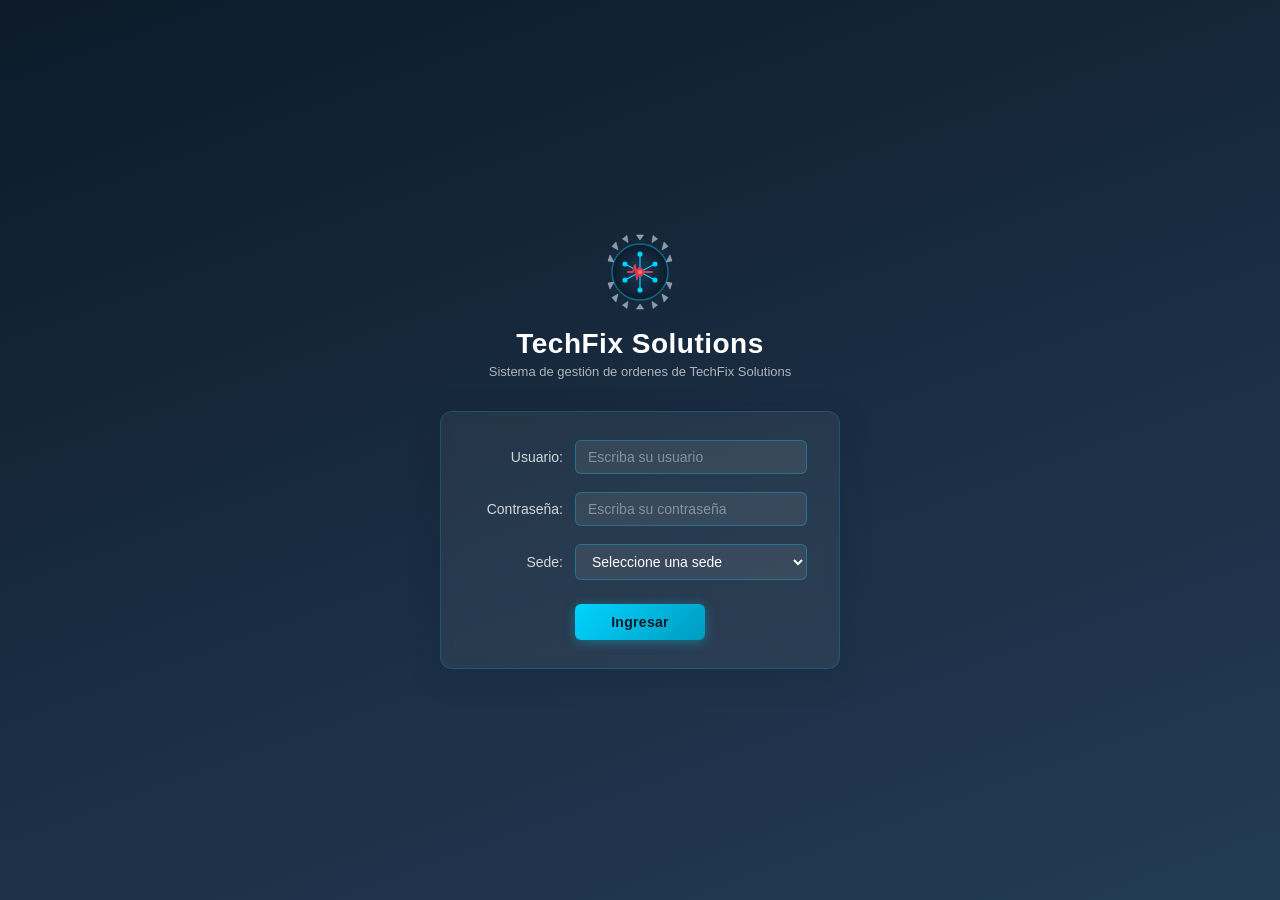
==== commit 76c702c9: "Implementacion inicial de la capa JS" ====
--- a/frontend/clientes.html
+++ b/frontend/clientes.html
@@ -109,12 +109,8 @@
         <input type="text" id="fCedula" placeholder="Type here..." maxlength="10" inputmode="numeric" />
       </div>
       <div class="field-row">
-        <label>Nombre:</label>
+        <label>Nombres y apellidos completos:</label>
         <input type="text" id="fNombre" placeholder="Type here..." />
-      </div>
-      <div class="field-row">
-        <label>Apellido:</label>
-        <input type="text" id="fApellido" placeholder="Type here..." />
       </div>
       <div class="field-row">
         <label>Teléfono:</label>
@@ -192,20 +188,12 @@
       <input type="hidden" id="updCedula" />
     </div>
 
-    <!-- Nombre -->
+    <!-- Nombres y apellidos completos -->
     <div class="upd-row" id="updRowNombre" style="display:flex; align-items:center; gap:12px; margin-bottom:12px;">
-      <label style="min-width:150px; font-size:14px; font-weight:600; color:#222;">Nombre:</label>
+      <label style="min-width:150px; font-size:14px; font-weight:600; color:#222;">Nombres y apellidos completos:</label>
       <span class="upd-disp" id="updNombreDisp" style="font-size:14px; color:#333; flex:1;"></span>
       <input type="text" id="updNombre" class="upd-input" style="display:none; flex:1; padding:6px 10px; border:1px solid #ccc; border-radius:4px; font-size:14px; outline:none;" />
       <button class="pencil-modal" data-row="updRowNombre" style="background:none;border:none;cursor:pointer;font-size:15px;color:#666;">✏️</button>
-    </div>
-
-    <!-- Apellido -->
-    <div class="upd-row" id="updRowApellido" style="display:flex; align-items:center; gap:12px; margin-bottom:12px;">
-      <label style="min-width:150px; font-size:14px; font-weight:600; color:#222;">Apellido:</label>
-      <span class="upd-disp" id="updApellidoDisp" style="font-size:14px; color:#333; flex:1;"></span>
-      <input type="text" id="updApellido" class="upd-input" style="display:none; flex:1; padding:6px 10px; border:1px solid #ccc; border-radius:4px; font-size:14px; outline:none;" />
-      <button class="pencil-modal" data-row="updRowApellido" style="background:none;border:none;cursor:pointer;font-size:15px;color:#666;">✏️</button>
     </div>
 
     <!-- Teléfono -->
@@ -265,6 +253,8 @@
   </div>
 </div>
 
+<script src="js/api.js"></script>
+<script src="js/ui.js"></script>
 <script src="js/clientes.js"></script>
 </body>
 </html>
--- a/frontend/css/styles.css
+++ b/frontend/css/styles.css
@@ -455,7 +455,10 @@
 /* ===== SIDEBAR ===== */
 .sidebar {
   width: 200px;
-  min-height: 100vh;
+  height: 100vh;
+  position: sticky;
+  top: 0;
+  align-self: flex-start;
   background: var(--grad-sidebar);
   border-right: none;
   display: flex;
